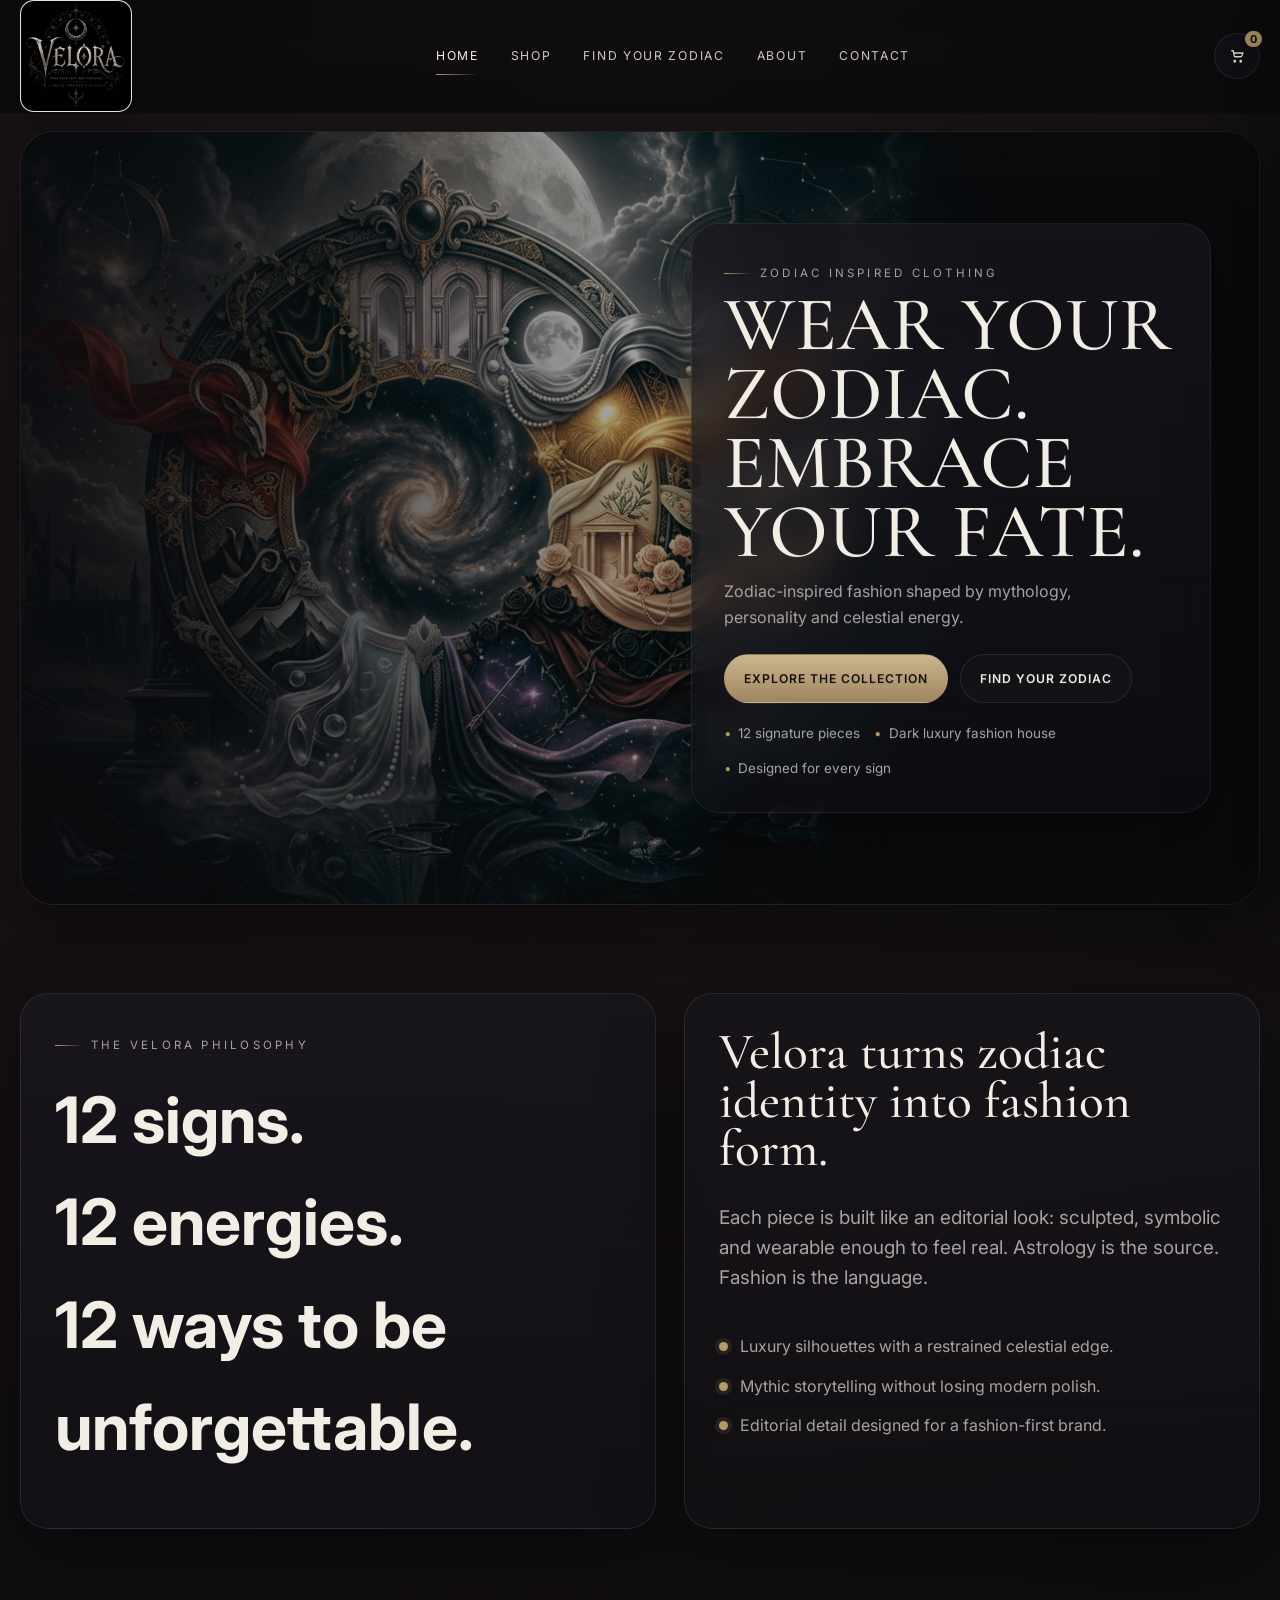
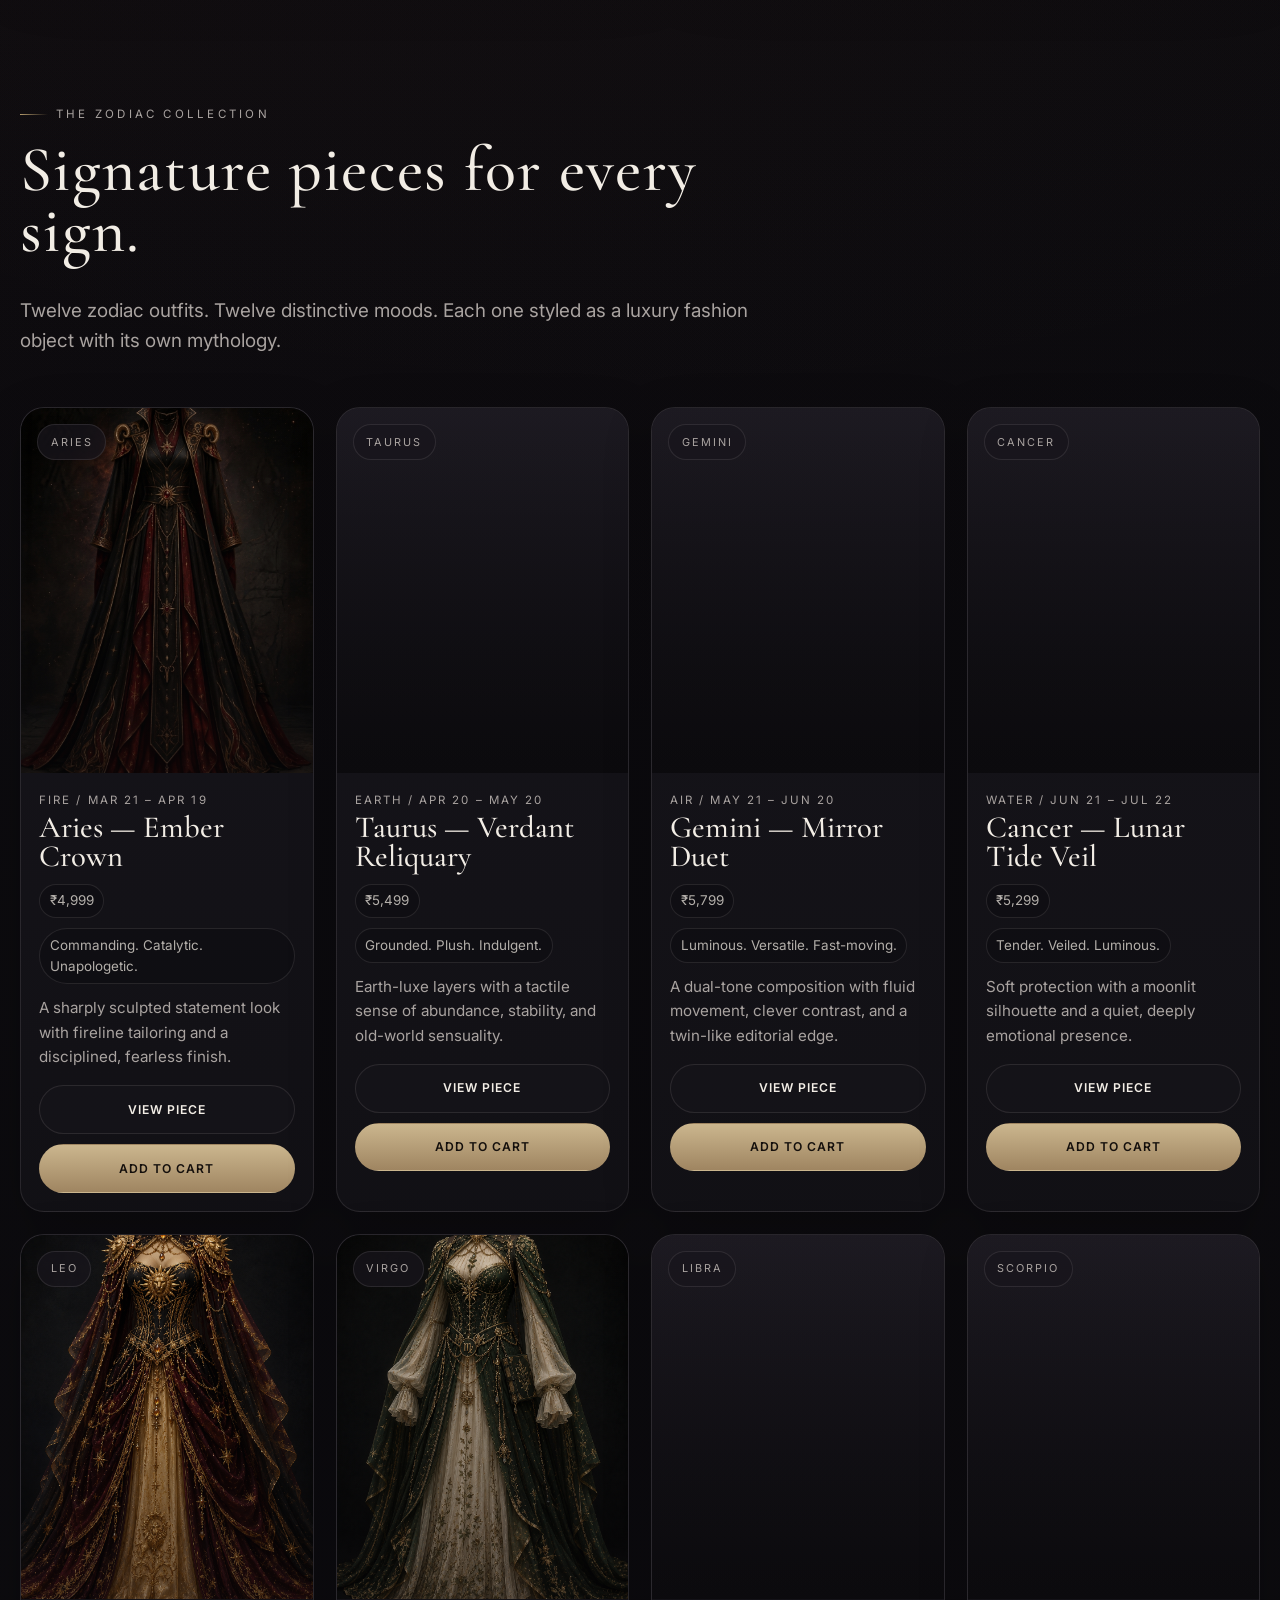
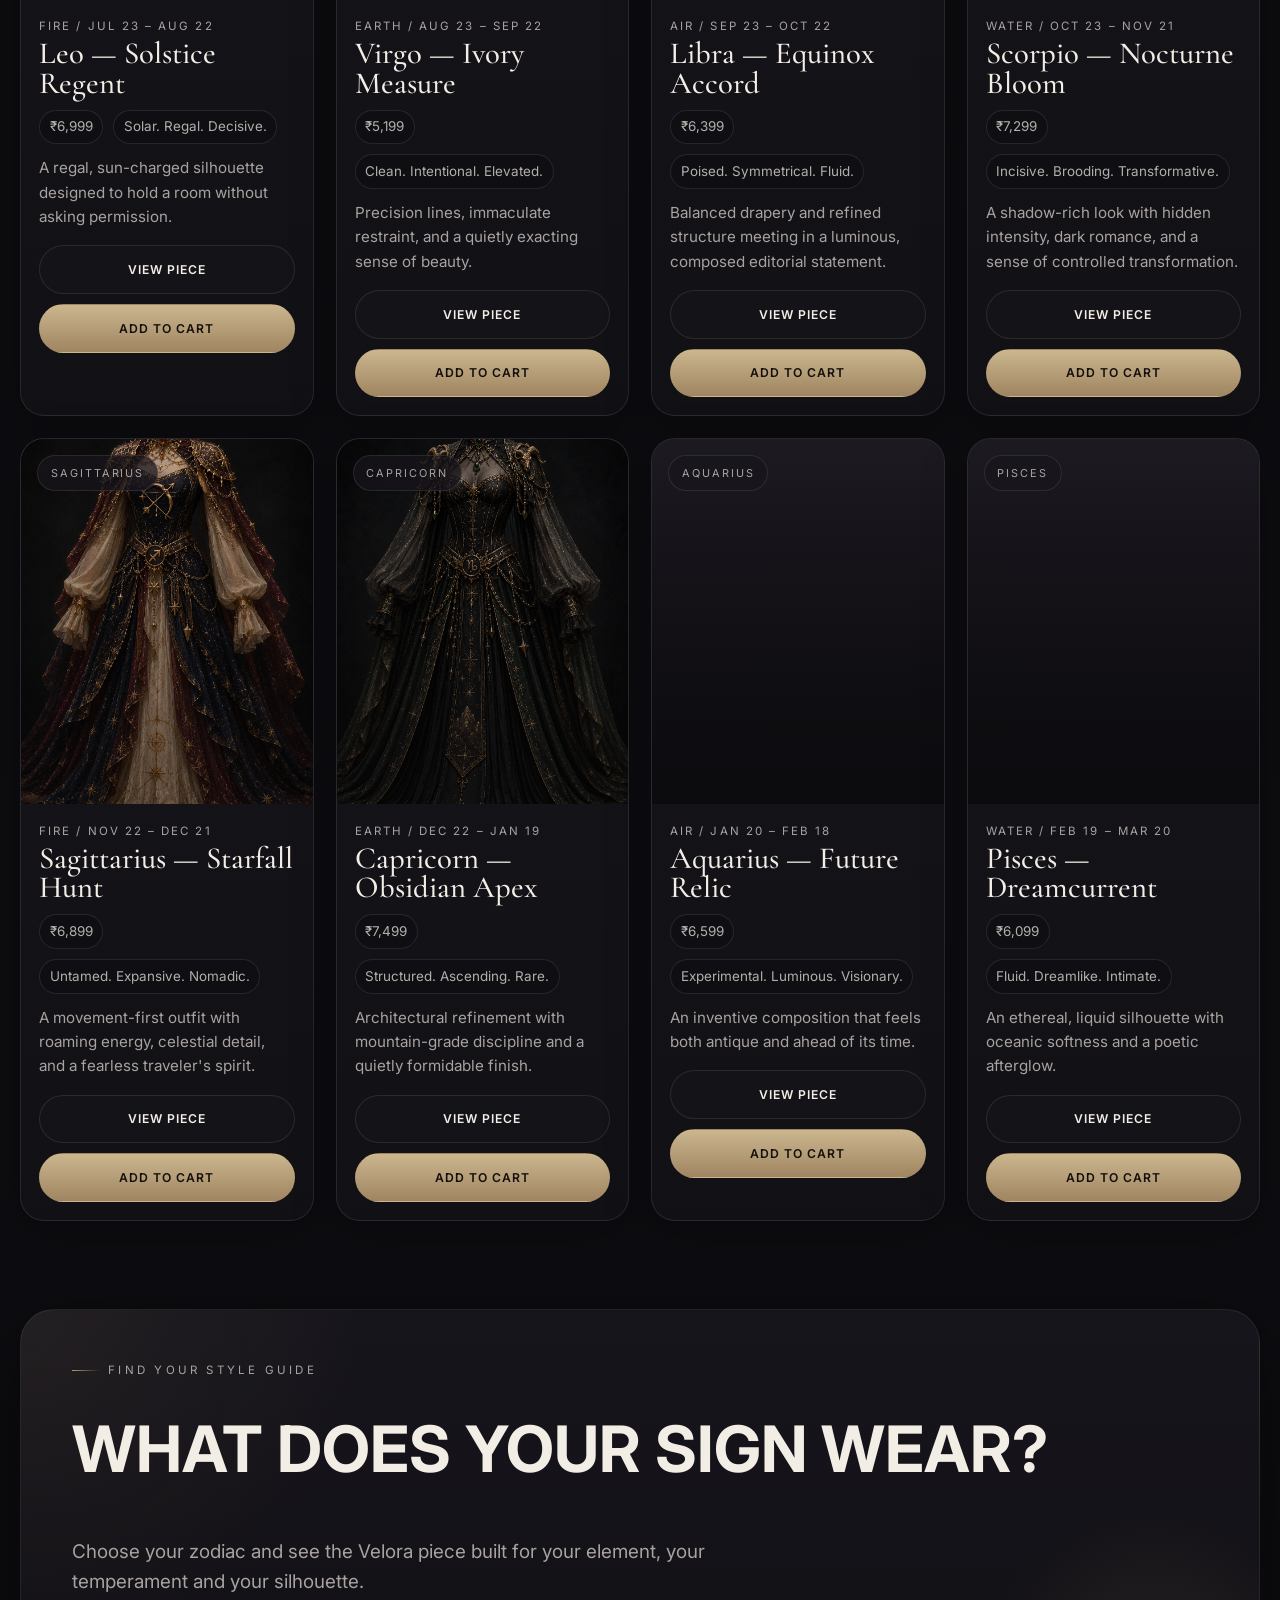
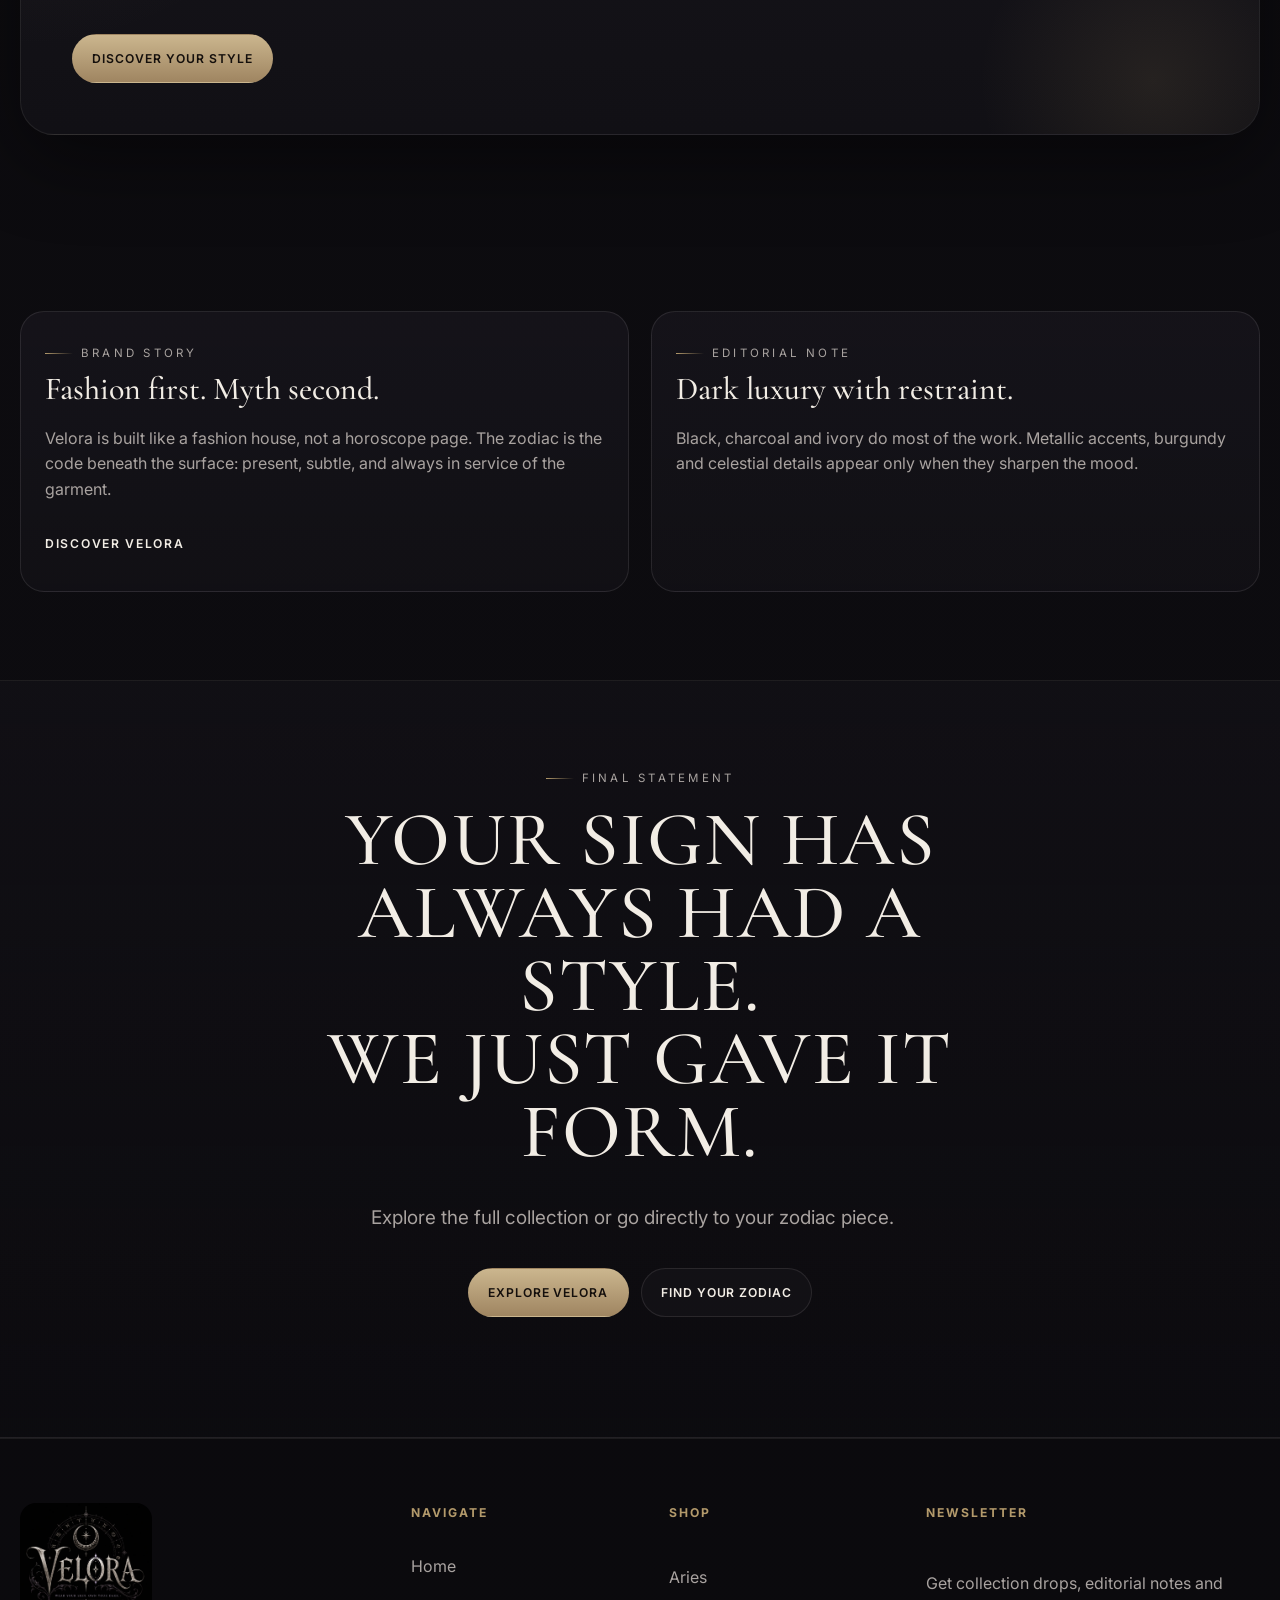
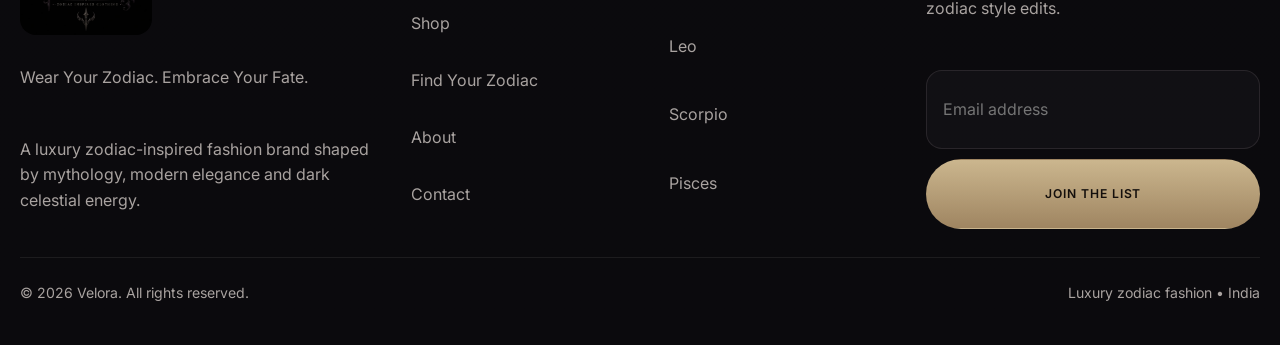
==== index.html @ dbf92df4 "Fix homepage product reveal gap and apply SEO technical updates Co-authored-by: Copilot <223556219+C" ====
<!doctype html>
<html lang="en">
<head>
  <meta charset="utf-8">
  <meta name="viewport" content="width=device-width, initial-scale=1">
  <title>Velora | Zodiac Inspired Fashion & Luxury Zodiac Outfits</title>
  <meta name="description" content="Velora creates luxury zodiac-inspired fashion and celestial outfits shaped by mythology, modern elegance, and dark celestial energy.">
  <meta name="robots" content="index, follow">
  <link rel="canonical" href="https://veloraaaaaa.netlify.app/">
  <meta property="og:type" content="website">
  <meta property="og:site_name" content="Velora">
  <meta property="og:title" content="Velora | Zodiac Inspired Fashion & Luxury Zodiac Outfits">
  <meta property="og:description" content="Velora creates luxury zodiac-inspired fashion and celestial outfits shaped by mythology, modern elegance, and dark celestial energy.">
  <meta property="og:url" content="https://veloraaaaaa.netlify.app/">
  <meta property="og:image" content="https://veloraaaaaa.netlify.app/assets/hero/velora-hero.jpg">
  <meta name="twitter:card" content="summary_large_image">
  <meta name="twitter:title" content="Velora | Zodiac Inspired Fashion & Luxury Zodiac Outfits">
  <meta name="twitter:description" content="Velora creates luxury zodiac-inspired fashion and celestial outfits shaped by mythology, modern elegance, and dark celestial energy.">
  <meta name="twitter:image" content="https://veloraaaaaa.netlify.app/assets/hero/velora-hero.jpg">
  <meta name="theme-color" content="#0b0a0d">
  <link rel="icon" href="assets/logo/velora-logo.jpeg" type="image/jpeg">
  <link rel="apple-touch-icon" href="assets/logo/velora-logo.jpeg">
  <link rel="preconnect" href="https://fonts.googleapis.com">
  <link rel="preconnect" href="https://fonts.gstatic.com" crossorigin>
  <link href="https://fonts.googleapis.com/css2?family=Cormorant+Garamond:wght@400;500;600&family=Inter:wght@400;500;600;700&display=swap" rel="stylesheet">
  <link rel="stylesheet" href="css/style.css">
  <script type="application/ld+json">
  {
    "@context": "https://schema.org",
    "@type": "Organization",
    "name": "Velora",
    "url": "https://veloraaaaaa.netlify.app/",
    "logo": "https://veloraaaaaa.netlify.app/assets/logo/velora-logo.jpeg",
    "description": "A luxury zodiac-inspired fashion brand shaped by mythology, modern elegance and dark celestial energy.",
    "sameAs": [
      "https://www.instagram.com/velora.aaaaa",
      "https://www.facebook.com/share/1D9xMuSc6B/",
      "https://youtube.com/@velora-ss",
      "https://www.threads.com/@velora.aaaaa"
    ]
  }
  </script>
  <script type="application/ld+json">
  {
    "@context": "https://schema.org",
    "@type": "WebSite",
    "name": "Velora",
    "url": "https://veloraaaaaa.netlify.app/",
    "description": "A luxury zodiac-inspired fashion brand shaped by mythology, modern elegance and dark celestial energy."
  }
  </script>
  <script id="velora-product-schema" type="application/ld+json"></script>
</head>
<body data-page="home">
  <header class="site-header" data-header>
    <div class="container nav-bar">
      <a class="brand" href="index.html" aria-label="VELORA home">
        <img src="assets/logo/velora-logo.jpeg" alt="Velora zodiac inspired fashion logo" width="320" height="320">
      </a>
      <nav class="nav" aria-label="Primary">
        <a data-nav-link="home" href="index.html">Home</a>
        <a data-nav-link="shop" href="shop.html">Shop</a>
        <a data-nav-link="find" href="find-your-zodiac.html">Find Your Zodiac</a>
        <a data-nav-link="about" href="about.html">About</a>
        <a data-nav-link="contact" href="contact.html">Contact</a>
      </nav>
      <div class="header-actions">
        <button class="icon-btn menu-toggle" data-menu-toggle aria-label="Open menu" aria-expanded="false">
          <svg viewBox="0 0 24 24" fill="none" stroke="currentColor" stroke-width="1.6" stroke-linecap="round">
            <path d="M4 7h16M4 12h16M4 17h16"/>
          </svg>
        </button>
        <button class="icon-btn cart-btn" type="button" aria-label="View cart" data-cart-open>
          <svg viewBox="0 0 24 24" fill="none" stroke="currentColor" stroke-width="1.7" stroke-linecap="round" stroke-linejoin="round">
            <path d="M5 5h2l1.4 7.2a1 1 0 0 0 1 .8h7.8a1 1 0 0 0 1-.8L20 8H8.2"/>
            <path d="M9 20a1 1 0 1 0 0-2 1 1 0 0 0 0 2zm8 0a1 1 0 1 0 0-2 1 1 0 0 0 0 2z"/>
          </svg>
          <span class="cart-count" data-cart-count>0</span>
        </button>
      </div>
    </div>
    <nav class="mobile-nav" data-mobile-nav aria-label="Mobile">
      <div class="container">
        <a data-nav-link="home" href="index.html">Home</a>
        <a data-nav-link="shop" href="shop.html">Shop</a>
        <a data-nav-link="find" href="find-your-zodiac.html">Find Your Zodiac</a>
        <a data-nav-link="about" href="about.html">About</a>
        <a data-nav-link="contact" href="contact.html">Contact</a>
      </div>
    </nav>
  </header>

  <main>
    <section class="hero">
      <div class="container hero-shell reveal">
        <div class="hero-media">
          <img src="assets/hero/velora-hero.jpg" alt="Velora hero campaign artwork with zodiac-inspired couture and celestial architecture">
        </div>
        <div class="hero-copy">
          <span class="eyebrow">Zodiac inspired clothing</span>
          <h1>WEAR YOUR ZODIAC.<br>EMBRACE YOUR FATE.</h1>
          <p>Zodiac-inspired fashion shaped by mythology, personality and celestial energy.</p>
          <div class="hero-actions">
            <a class="btn btn--primary" href="shop.html">Explore the Collection</a>
            <a class="btn btn--ghost" href="find-your-zodiac.html">Find Your Zodiac</a>
          </div>
          <div class="hero-meta" aria-label="Brand highlights">
            <span>12 signature pieces</span>
            <span>Dark luxury fashion house</span>
            <span>Designed for every sign</span>
          </div>
        </div>
      </div>
    </section>

    <section class="section">
      <div class="container split">
        <div class="panel reveal">
          <span class="eyebrow">The Velora philosophy</span>
          <h2 class="display-lg" style="margin:14px 0 16px;">12 signs.<br>12 energies.<br>12 ways to be unforgettable.</h2>
        </div>
        <div class="panel panel--soft reveal">
          <div class="feature-stat">
            <strong>Velora turns zodiac identity into fashion form.</strong>
            <p class="lead">Each piece is built like an editorial look: sculpted, symbolic and wearable enough to feel real. Astrology is the source. Fashion is the language.</p>
          </div>
          <ul class="feature-list">
            <li>Luxury silhouettes with a restrained celestial edge.</li>
            <li>Mythic storytelling without losing modern polish.</li>
            <li>Editorial detail designed for a fashion-first brand.</li>
          </ul>
        </div>
      </div>
    </section>

    <section class="section">
      <div class="container">
        <div class="section-head reveal">
          <span class="eyebrow">The zodiac collection</span>
          <h2>Signature pieces for every sign.</h2>
          <p class="lead">Twelve zodiac outfits. Twelve distinctive moods. Each one styled as a luxury fashion object with its own mythology.</p>
        </div>
        <div class="product-grid" data-product-grid="home"></div>
      </div>
    </section>

    <section class="section alt-section">
      <div class="container teaser reveal">
        <div class="teaser-inner">
          <span class="eyebrow">Find your style guide</span>
          <h2 class="display-lg">WHAT DOES YOUR SIGN WEAR?</h2>
          <p class="lead">Choose your zodiac and see the Velora piece built for your element, your temperament and your silhouette.</p>
          <div>
            <a class="btn btn--primary" href="find-your-zodiac.html">Discover Your Style</a>
          </div>
        </div>
      </div>
    </section>

    <section class="section">
      <div class="container story-grid">
        <article class="story-card reveal">
          <span class="eyebrow">Brand story</span>
          <h3>Fashion first. Myth second.</h3>
          <p>Velora is built like a fashion house, not a horoscope page. The zodiac is the code beneath the surface: present, subtle, and always in service of the garment.</p>
          <div style="margin-top:18px;">
            <a class="btn btn--text" href="about.html"><span>Discover Velora</span></a>
          </div>
        </article>
        <article class="story-card reveal">
          <span class="eyebrow">Editorial note</span>
          <h3>Dark luxury with restraint.</h3>
          <p>Black, charcoal and ivory do most of the work. Metallic accents, burgundy and celestial details appear only when they sharpen the mood.</p>
        </article>
      </div>
    </section>

    <section class="section final-cta">
      <div class="container section-head reveal">
        <span class="eyebrow">Final statement</span>
        <h2>YOUR SIGN HAS ALWAYS HAD A STYLE.<br>WE JUST GAVE IT FORM.</h2>
        <p class="lead">Explore the full collection or go directly to your zodiac piece.</p>
        <div class="hero-actions" style="justify-content:center;">
          <a class="btn btn--primary" href="shop.html">Explore Velora</a>
          <a class="btn btn--ghost" href="find-your-zodiac.html">Find Your Zodiac</a>
        </div>
      </div>
    </section>
  </main>

  <footer class="site-footer">
    <div class="container footer-grid">
      <div class="footer-brand">
        <a href="index.html" aria-label="VELORA home">
          <img src="assets/logo/velora-logo.jpeg" alt="Velora zodiac inspired fashion logo">
        </a>
        <p class="muted">Wear Your Zodiac. Embrace Your Fate.</p>
        <p class="muted">A luxury zodiac-inspired fashion brand shaped by mythology, modern elegance and dark celestial energy.</p>
      </div>
      <div class="footer-links">
        <h3>Navigate</h3>
        <a href="index.html">Home</a>
        <a href="shop.html">Shop</a>
        <a href="find-your-zodiac.html">Find Your Zodiac</a>
        <a href="about.html">About</a>
        <a href="contact.html">Contact</a>
      </div>
      <div class="footer-links">
        <h3>Shop</h3>
        <a href="shop.html#product-aries">Aries</a>
        <a href="shop.html#product-leo">Leo</a>
        <a href="shop.html#product-scorpio">Scorpio</a>
        <a href="shop.html#product-pisces">Pisces</a>
      </div>
      <div class="newsletter">
        <h3 style="margin:0; text-transform:uppercase; letter-spacing:0.16em; font-size:0.76rem; color:var(--accent-2);">Newsletter</h3>
        <p class="muted">Get collection drops, editorial notes and zodiac style edits.</p>
        <input type="email" placeholder="Email address" aria-label="Email address">
        <a class="btn btn--primary" href="contact.html">Join the List</a>
      </div>
    </div>
    <div class="container footer-bottom">
      <span>© <span data-current-year>2026</span> Velora. All rights reserved.</span>
      <span>Luxury zodiac fashion • India</span>
    </div>
  </footer>

  <div class="drawer-backdrop" data-drawer-backdrop></div>
  <aside class="cart-drawer" data-cart-drawer aria-label="Shopping cart" aria-hidden="true">
    <div class="cart-drawer__header">
      <div class="subtotal">
        <strong>Cart</strong>
        <button class="btn btn--text" type="button" data-cart-close><span>Close</span></button>
      </div>
      <p class="muted">Your selection stays saved in this browser.</p>
    </div>
    <div class="cart-items" data-cart-items></div>
    <div class="empty-state" data-cart-empty hidden>Your cart is empty for now.</div>
    <div class="cart-drawer__footer">
      <div class="subtotal">
        <span>Subtotal</span>
        <strong data-cart-subtotal>₹0</strong>
      </div>
      <p class="muted" style="margin:0;">Checkout is intentionally omitted for this frontend-only build.</p>
    </div>
  </aside>

  <script src="js/products.js"></script>
  <script src="js/cart.js"></script>
  <script src="js/zodiac.js"></script>
  <script src="js/main.js"></script>
</body>
</html>
---- css/style.css ----
:root {
  --bg: #0b0a0d;
  --bg-alt: #121116;
  --surface: #18161d;
  --surface-2: #201d25;
  --text: #f2ede5;
  --muted: #a9a3a0;
  --border: rgba(242, 237, 229, 0.1);
  --accent: #8b6a5c;
  --accent-2: #b39a6b;
  --burgundy: #4a2028;
  --shadow: 0 24px 80px rgba(0, 0, 0, 0.45);
  --radius-xl: 28px;
  --radius-lg: 20px;
  --radius-md: 14px;
  --container: 1240px;
  --ease: cubic-bezier(0.2, 0.75, 0.2, 1);
}

* {
  box-sizing: border-box;
}

html {
  scroll-behavior: smooth;
}

body {
  margin: 0;
  color: var(--text);
  background:
    radial-gradient(circle at top, rgba(179, 154, 107, 0.08), transparent 30%),
    radial-gradient(circle at 20% 10%, rgba(74, 32, 40, 0.1), transparent 28%),
    linear-gradient(180deg, #0b0a0d 0%, #0d0c10 100%);
  font-family: "Inter", system-ui, -apple-system, BlinkMacSystemFont, "Segoe UI", sans-serif;
  line-height: 1.6;
  min-height: 100vh;
  overflow-x: hidden;
}

body::before {
  content: "";
  position: fixed;
  inset: 0;
  pointer-events: none;
  background-image:
    linear-gradient(rgba(255,255,255,0.02) 1px, transparent 1px),
    linear-gradient(90deg, rgba(255,255,255,0.02) 1px, transparent 1px);
  background-size: 96px 96px;
  mask-image: linear-gradient(180deg, rgba(0,0,0,0.7), transparent 85%);
  opacity: 0.18;
  z-index: 0;
}

img {
  display: block;
  max-width: 100%;
}

a {
  color: inherit;
  text-decoration: none;
}

button,
input,
textarea {
  font: inherit;
}

button {
  border: 0;
  background: none;
  color: inherit;
}

:focus-visible {
  outline: 2px solid var(--accent-2);
  outline-offset: 3px;
}

.sr-only {
  position: absolute;
  width: 1px;
  height: 1px;
  padding: 0;
  margin: -1px;
  overflow: hidden;
  clip: rect(0, 0, 0, 0);
  white-space: nowrap;
  border: 0;
}

.container {
  width: min(100% - 32px, var(--container));
  margin: 0 auto;
}

.eyebrow {
  display: inline-flex;
  gap: 0.5rem;
  align-items: center;
  text-transform: uppercase;
  letter-spacing: 0.28em;
  font-size: 0.72rem;
  color: var(--muted);
}

.eyebrow::before {
  content: "";
  width: 28px;
  height: 1px;
  background: linear-gradient(90deg, var(--accent-2), transparent);
}

.section {
  position: relative;
  z-index: 1;
  padding: 88px 0;
}

.section--tight {
  padding: 64px 0;
}

.section-head {
  display: grid;
  gap: 16px;
  margin-bottom: 32px;
  max-width: 760px;
}

.section-head h2,
.section-head h1,
.display {
  margin: 0;
  font-family: "Cormorant Garamond", Georgia, serif;
  font-weight: 500;
  letter-spacing: 0.02em;
  line-height: 0.95;
}

.section-head h1,
.display-xl {
  font-size: clamp(3rem, 8vw, 6.6rem);
}

.section-head h2,
.display-lg {
  font-size: clamp(2.2rem, 5vw, 4.4rem);
}

.lead {
  font-size: clamp(1.02rem, 1.5vw, 1.18rem);
  color: var(--muted);
  max-width: 62ch;
}

.muted {
  color: var(--muted);
}

.chip {
  display: inline-flex;
  align-items: center;
  gap: 0.4rem;
  min-height: 36px;
  padding: 0.4rem 0.8rem;
  border: 1px solid var(--border);
  border-radius: 999px;
  text-transform: uppercase;
  letter-spacing: 0.18em;
  font-size: 0.68rem;
  color: var(--muted);
  background: rgba(24, 22, 29, 0.72);
}

.btn {
  display: inline-flex;
  align-items: center;
  justify-content: center;
  gap: 0.55rem;
  min-height: 48px;
  padding: 0.85rem 1.2rem;
  border-radius: 999px;
  border: 1px solid transparent;
  font-weight: 600;
  letter-spacing: 0.08em;
  text-transform: uppercase;
  font-size: 0.76rem;
  transition: transform 180ms var(--ease), background 180ms var(--ease), border-color 180ms var(--ease), color 180ms var(--ease);
}

.btn:hover {
  transform: translateY(-1px);
}

.btn--primary {
  background: linear-gradient(180deg, #cbb68e 0%, #9f8561 100%);
  color: #140f0c;
}

.btn--primary:hover {
  background: linear-gradient(180deg, #d9c49c 0%, #ad9470 100%);
}

.btn--ghost {
  border-color: var(--border);
  background: rgba(24, 22, 29, 0.55);
}

.btn--ghost:hover {
  border-color: rgba(179, 154, 107, 0.45);
  background: rgba(24, 22, 29, 0.9);
}

.btn--text {
  padding-inline: 0;
  min-height: auto;
  border: 0;
  border-radius: 0;
  letter-spacing: 0.14em;
  text-transform: uppercase;
  color: var(--text);
}

.btn--text span {
  position: relative;
}

.btn--text span::after {
  content: "";
  position: absolute;
  left: 0;
  right: 100%;
  bottom: -0.2rem;
  height: 1px;
  background: currentColor;
  transition: right 220ms var(--ease);
}

.btn--text:hover span::after {
  right: 0;
}

.site-header {
  position: sticky;
  top: 0;
  z-index: 40;
  backdrop-filter: blur(18px);
  background: rgba(11, 10, 13, 0.76);
  border-bottom: 1px solid transparent;
  transition: border-color 220ms var(--ease), background 220ms var(--ease);
}

.site-header.is-scrolled {
  background: rgba(11, 10, 13, 0.92);
  border-color: rgba(242, 237, 229, 0.08);
}

.nav-bar {
  display: flex;
  align-items: center;
  justify-content: space-between;
  gap: 20px;
  min-height: 84px;
}

.brand {
  display: inline-flex;
  align-items: center;
  gap: 14px;
  position: relative;
  z-index: 1;
}

.brand img {
  width: 112px;
  height: auto;
  object-fit: contain;
  border-radius: 14px;
  border: 1px solid rgba(242, 237, 229, 0.12);
  background: rgba(242, 237, 229, 0.95);
  box-shadow: 0 10px 30px rgba(0, 0, 0, 0.25);
}

.nav {
  display: flex;
  align-items: center;
  gap: 2rem;
}

.nav a {
  position: relative;
  text-transform: uppercase;
  letter-spacing: 0.14em;
  font-size: 0.76rem;
  color: rgba(242, 237, 229, 0.84);
}

.nav a::after {
  content: "";
  position: absolute;
  left: 0;
  right: 100%;
  bottom: -0.55rem;
  height: 1px;
  background: linear-gradient(90deg, var(--accent-2), transparent);
  transition: right 220ms var(--ease);
}

.nav a:hover::after,
.nav a[aria-current="page"]::after {
  right: 0;
}

.nav a[aria-current="page"] {
  color: var(--text);
}

.header-actions {
  display: flex;
  align-items: center;
  gap: 10px;
}

.icon-btn {
  display: inline-grid;
  place-items: center;
  width: 46px;
  height: 46px;
  border: 1px solid var(--border);
  border-radius: 999px;
  background: rgba(24, 22, 29, 0.56);
  transition: transform 180ms var(--ease), border-color 180ms var(--ease), background 180ms var(--ease);
}

.icon-btn:hover {
  transform: translateY(-1px);
  border-color: rgba(179, 154, 107, 0.45);
  background: rgba(32, 29, 37, 0.92);
}

.icon-btn svg {
  width: 18px;
  height: 18px;
}

.cart-btn {
  position: relative;
}

.cart-count {
  position: absolute;
  top: -4px;
  right: -4px;
  min-width: 18px;
  height: 18px;
  border-radius: 999px;
  padding: 0 5px;
  display: grid;
  place-items: center;
  background: var(--accent-2);
  color: #120f0d;
  font-size: 0.68rem;
  font-weight: 700;
  border: 1px solid rgba(11, 10, 13, 0.9);
  transform: scale(1);
  transition: transform 180ms var(--ease);
}

.cart-count.is-pulse {
  transform: scale(1.12);
}

.menu-toggle {
  display: none;
}

.mobile-nav {
  display: none;
}

.hero {
  position: relative;
  z-index: 1;
  padding: 18px 0 0;
}

.hero-shell {
  position: relative;
  min-height: min(86vh, 920px);
  border-radius: 34px;
  overflow: hidden;
  border: 1px solid rgba(242, 237, 229, 0.08);
  background: linear-gradient(135deg, rgba(18,17,22,0.4), rgba(11,10,13,0.95));
  box-shadow: var(--shadow);
}

.hero-media {
  position: absolute;
  inset: 0;
}

.hero-media img {
  width: 100%;
  height: 100%;
  object-fit: cover;
  object-position: center center;
  filter: contrast(1.03) saturate(0.96);
}

.hero-media::after {
  content: "";
  position: absolute;
  inset: 0;
  background:
    linear-gradient(90deg, rgba(11,10,13,0.84) 0%, rgba(11,10,13,0.54) 26%, rgba(11,10,13,0.08) 52%, rgba(11,10,13,0.82) 82%, rgba(11,10,13,0.92) 100%),
    linear-gradient(180deg, rgba(11,10,13,0.18), rgba(11,10,13,0.38));
}

.hero-copy {
  position: absolute;
  top: 50%;
  right: 48px;
  transform: translateY(-50%);
  width: min(520px, calc(100% - 48px));
  padding: clamp(22px, 3vw, 32px);
  border: 1px solid rgba(242, 237, 229, 0.08);
  border-radius: 28px;
  background: linear-gradient(180deg, rgba(24, 22, 29, 0.76), rgba(18, 17, 22, 0.5));
  backdrop-filter: blur(16px);
  box-shadow: 0 20px 60px rgba(0, 0, 0, 0.35);
}

.hero-copy h1 {
  margin: 0.45rem 0 0.8rem;
  font-size: clamp(3rem, 6vw, 6.2rem);
  line-height: 0.9;
  font-family: "Cormorant Garamond", Georgia, serif;
  font-weight: 500;
}

.hero-copy p {
  margin: 0 0 24px;
  color: var(--muted);
  max-width: 38ch;
}

.hero-actions {
  display: flex;
  flex-wrap: wrap;
  gap: 12px;
}

.hero-meta {
  display: flex;
  gap: 14px;
  flex-wrap: wrap;
  margin-top: 20px;
  color: rgba(242, 237, 229, 0.68);
  font-size: 0.84rem;
}

.hero-meta span {
  display: inline-flex;
  align-items: center;
  gap: 0.4rem;
}

.hero-meta span::before {
  content: "•";
  color: var(--accent-2);
}

.split {
  display: grid;
  grid-template-columns: 1.05fr 0.95fr;
  gap: 28px;
}

.panel {
  padding: clamp(22px, 3vw, 34px);
  border: 1px solid var(--border);
  border-radius: var(--radius-xl);
  background: linear-gradient(180deg, rgba(24, 22, 29, 0.9), rgba(18, 17, 22, 0.82));
  box-shadow: var(--shadow);
}

.panel--soft {
  background: linear-gradient(180deg, rgba(24, 22, 29, 0.66), rgba(18, 17, 22, 0.46));
}

.feature-stat {
  display: grid;
  gap: 10px;
  align-content: start;
}

.feature-stat strong {
  font-family: "Cormorant Garamond", Georgia, serif;
  font-size: clamp(2rem, 4vw, 4rem);
  line-height: 0.95;
  font-weight: 500;
}

.feature-list {
  display: grid;
  gap: 14px;
  margin: 22px 0 0;
  padding: 0;
  list-style: none;
}

.feature-list li {
  display: flex;
  gap: 12px;
  align-items: flex-start;
  color: var(--muted);
}

.feature-list li::before {
  content: "";
  width: 9px;
  height: 9px;
  margin-top: 0.5rem;
  border-radius: 999px;
  background: var(--accent-2);
  box-shadow: 0 0 0 4px rgba(179, 154, 107, 0.12);
  flex: none;
}

.product-grid {
  display: grid;
  grid-template-columns: repeat(4, minmax(0, 1fr));
  gap: 22px;
}

.product-card {
  display: flex;
  flex-direction: column;
  overflow: hidden;
  border-radius: 24px;
  border: 1px solid var(--border);
  background: linear-gradient(180deg, rgba(24,22,29,0.88), rgba(18,17,22,0.9));
  box-shadow: 0 14px 48px rgba(0,0,0,0.22);
  min-height: 100%;
  transition: transform 220ms var(--ease), border-color 220ms var(--ease), box-shadow 220ms var(--ease);
}

.product-card:hover {
  transform: translateY(-4px);
  border-color: rgba(179, 154, 107, 0.35);
  box-shadow: 0 18px 60px rgba(0,0,0,0.3);
}

.product-media {
  position: relative;
  aspect-ratio: 4 / 5;
  overflow: hidden;
  background: linear-gradient(180deg, rgba(32,29,37,0.75), rgba(11,10,13,0.95));
}

.product-media img {
  width: 100%;
  height: 100%;
  object-fit: cover;
  object-position: center center;
  transition: transform 420ms var(--ease);
}

.product-card:hover .product-media img {
  transform: scale(1.03);
}

.product-media::after {
  content: "";
  position: absolute;
  inset: 0;
  background: linear-gradient(180deg, rgba(11,10,13,0.04), rgba(11,10,13,0.4));
  pointer-events: none;
}

.product-badge {
  position: absolute;
  left: 16px;
  top: 16px;
  z-index: 1;
}

.product-body {
  display: grid;
  gap: 12px;
  padding: 18px;
}

.product-title {
  display: grid;
  gap: 4px;
}

.product-title h3,
.zodiac-detail h3 {
  margin: 0;
  font-family: "Cormorant Garamond", Georgia, serif;
  font-size: clamp(1.7rem, 2.4vw, 2.2rem);
  line-height: 0.95;
  font-weight: 500;
}

.product-title p {
  margin: 0;
  color: var(--muted);
  text-transform: uppercase;
  letter-spacing: 0.18em;
  font-size: 0.72rem;
}

.product-meta {
  display: flex;
  flex-wrap: wrap;
  gap: 10px;
  color: rgba(242, 237, 229, 0.72);
  font-size: 0.84rem;
}

.product-meta span {
  padding: 0.35rem 0.6rem;
  border-radius: 999px;
  border: 1px solid var(--border);
  background: rgba(11, 10, 13, 0.3);
}

.product-description {
  margin: 0;
  color: var(--muted);
  font-size: 0.95rem;
}

.product-actions {
  display: flex;
  flex-wrap: wrap;
  gap: 10px;
  margin-top: 4px;
}

.product-actions .btn {
  flex: 1 1 140px;
}

.alt-section {
  padding: 0 0 88px;
}

.teaser {
  position: relative;
  overflow: hidden;
  border-radius: 34px;
  border: 1px solid rgba(242, 237, 229, 0.08);
  background:
    radial-gradient(circle at top left, rgba(179,154,107,0.08), transparent 26%),
    linear-gradient(180deg, rgba(24, 22, 29, 0.96), rgba(18, 17, 22, 0.94));
  box-shadow: var(--shadow);
}

.teaser::after {
  content: "";
  position: absolute;
  inset: auto -6% -30% auto;
  width: 360px;
  height: 360px;
  border-radius: 50%;
  background: radial-gradient(circle, rgba(179, 154, 107, 0.12), transparent 68%);
  pointer-events: none;
}

.teaser-inner {
  display: grid;
  gap: 18px;
  padding: clamp(28px, 4vw, 54px);
}

.teaser h2 {
  margin: 0;
  font-size: clamp(2.3rem, 5vw, 5rem);
}

.final-cta {
  text-align: center;
  border-top: 1px solid rgba(242, 237, 229, 0.08);
  border-bottom: 1px solid rgba(242, 237, 229, 0.08);
  background: linear-gradient(180deg, rgba(24,22,29,0.4), rgba(11,10,13,0.16));
}

.final-cta .section-head {
  margin-inline: auto;
  text-align: center;
}

.final-cta .section-head .eyebrow {
  justify-content: center;
}

.final-cta .section-head h2 {
  font-size: clamp(2.6rem, 6vw, 5.5rem);
}

.page-hero {
  padding: 72px 0 24px;
}

.page-hero h1 {
  margin: 0;
}

.page-hero .lead {
  margin: 0;
}

.rich-copy {
  display: grid;
  gap: 16px;
  color: var(--muted);
}

.story-grid {
  display: grid;
  grid-template-columns: repeat(2, minmax(0, 1fr));
  gap: 22px;
}

.story-card {
  padding: 24px;
  border-radius: 24px;
  border: 1px solid var(--border);
  background: linear-gradient(180deg, rgba(24,22,29,0.76), rgba(18,17,22,0.84));
}

.story-card h3 {
  margin: 0 0 12px;
  font-family: "Cormorant Garamond", Georgia, serif;
  font-weight: 500;
  font-size: 2rem;
}

.story-card p {
  margin: 0;
  color: var(--muted);
}

.contact-layout {
  display: grid;
  grid-template-columns: 0.95fr 1.05fr;
  gap: 24px;
}

.contact-card,
.contact-form {
  padding: clamp(24px, 3vw, 36px);
  border-radius: 28px;
  border: 1px solid var(--border);
  background: linear-gradient(180deg, rgba(24,22,29,0.92), rgba(18,17,22,0.84));
}

.contact-list {
  display: grid;
  gap: 14px;
  margin: 20px 0 0;
  padding: 0;
  list-style: none;
}

.contact-list li {
  display: grid;
  gap: 4px;
  padding: 14px 0;
  border-top: 1px solid rgba(242,237,229,0.08);
}

.contact-list strong {
  text-transform: uppercase;
  letter-spacing: 0.16em;
  font-size: 0.72rem;
  color: var(--accent-2);
}

.form-grid {
  display: grid;
  gap: 14px;
}

.field {
  display: grid;
  gap: 8px;
}

.field label {
  text-transform: uppercase;
  letter-spacing: 0.16em;
  font-size: 0.7rem;
  color: var(--muted);
}

.field input,
.field textarea {
  width: 100%;
  min-height: 48px;
  padding: 0.9rem 1rem;
  border-radius: 16px;
  border: 1px solid rgba(242,237,229,0.1);
  background: rgba(11,10,13,0.28);
  color: var(--text);
}

.field textarea {
  min-height: 160px;
  resize: vertical;
}

.field input::placeholder,
.field textarea::placeholder {
  color: rgba(169, 163, 160, 0.75);
}

.form-note {
  font-size: 0.9rem;
  color: var(--muted);
}

.form-message {
  display: none;
  padding: 14px 16px;
  border-radius: 16px;
  border: 1px solid rgba(179, 154, 107, 0.28);
  background: rgba(179, 154, 107, 0.08);
  color: var(--text);
}

.form-message.is-visible {
  display: block;
}

.zodiac-shell {
  display: grid;
  grid-template-columns: 0.88fr 1.12fr;
  gap: 24px;
  align-items: start;
}

.zodiac-selector {
  display: grid;
  gap: 10px;
  grid-template-columns: repeat(2, minmax(0, 1fr));
}

.zodiac-btn {
  padding: 1rem 0.95rem;
  border: 1px solid var(--border);
  border-radius: 18px;
  background: rgba(24,22,29,0.74);
  text-align: left;
  transition: transform 180ms var(--ease), border-color 180ms var(--ease), background 180ms var(--ease);
}

.zodiac-btn:hover,
.zodiac-btn.is-active {
  transform: translateY(-1px);
  border-color: rgba(179, 154, 107, 0.4);
  background: rgba(32,29,37,0.94);
}

.zodiac-btn strong {
  display: block;
  letter-spacing: 0.18em;
  text-transform: uppercase;
  font-size: 0.75rem;
}

.zodiac-btn span {
  display: block;
  margin-top: 0.4rem;
  color: var(--muted);
  font-size: 0.85rem;
}

.zodiac-detail {
  display: grid;
  gap: 18px;
}

.zodiac-visual {
  overflow: hidden;
  border-radius: 28px;
  border: 1px solid var(--border);
  background: linear-gradient(180deg, rgba(24,22,29,0.94), rgba(18,17,22,0.92));
}

.zodiac-visual img {
  width: 100%;
  aspect-ratio: 16 / 10;
  object-fit: cover;
}

.zodiac-copy {
  display: grid;
  gap: 16px;
}

.zodiac-specs {
  display: grid;
  grid-template-columns: repeat(2, minmax(0,1fr));
  gap: 12px;
}

.spec {
  padding: 14px 16px;
  border: 1px solid rgba(242,237,229,0.08);
  border-radius: 18px;
  background: rgba(11,10,13,0.22);
}

.spec strong {
  display: block;
  margin-bottom: 6px;
  text-transform: uppercase;
  letter-spacing: 0.16em;
  font-size: 0.68rem;
  color: var(--accent-2);
}

.spec span {
  color: var(--text);
}

.drawer-backdrop {
  position: fixed;
  inset: 0;
  background: rgba(11, 10, 13, 0.56);
  opacity: 0;
  pointer-events: none;
  transition: opacity 220ms var(--ease);
  z-index: 55;
}

.drawer-backdrop.is-open {
  opacity: 1;
  pointer-events: auto;
}

.cart-drawer {
  position: fixed;
  top: 0;
  right: 0;
  width: min(100%, 430px);
  height: 100vh;
  display: grid;
  grid-template-rows: auto 1fr auto;
  background: linear-gradient(180deg, rgba(24,22,29,0.98), rgba(11,10,13,0.98));
  border-left: 1px solid rgba(242,237,229,0.08);
  transform: translateX(100%);
  transition: transform 280ms var(--ease);
  z-index: 60;
  box-shadow: -24px 0 80px rgba(0,0,0,0.42);
}

.cart-drawer.is-open {
  transform: translateX(0);
}

.cart-drawer__header,
.cart-drawer__footer {
  padding: 20px;
  border-bottom: 1px solid rgba(242,237,229,0.08);
}

.cart-drawer__footer {
  border-top: 1px solid rgba(242,237,229,0.08);
  border-bottom: 0;
}

.cart-items {
  overflow: auto;
  padding: 12px 20px 20px;
  display: grid;
  gap: 14px;
}

.cart-item {
  display: grid;
  grid-template-columns: 74px 1fr;
  gap: 14px;
  padding: 12px;
  border-radius: 18px;
  border: 1px solid rgba(242,237,229,0.08);
  background: rgba(24,22,29,0.76);
}

.cart-item img {
  width: 74px;
  aspect-ratio: 1 / 1.2;
  border-radius: 12px;
  object-fit: cover;
}

.cart-item h4 {
  margin: 0 0 4px;
  font-size: 0.98rem;
}

.cart-item p {
  margin: 0;
  color: var(--muted);
  font-size: 0.88rem;
}

.cart-item__meta {
  display: flex;
  align-items: center;
  gap: 8px;
  margin-top: 10px;
  flex-wrap: wrap;
}

.qty {
  display: inline-flex;
  align-items: center;
  gap: 10px;
  border: 1px solid rgba(242,237,229,0.08);
  border-radius: 999px;
  padding: 4px 8px;
}

.qty button {
  width: 28px;
  height: 28px;
  border-radius: 999px;
  background: rgba(255,255,255,0.04);
}

.subtotal {
  display: flex;
  align-items: center;
  justify-content: space-between;
  gap: 16px;
  margin-bottom: 14px;
  font-size: 1rem;
}

.empty-state {
  padding: 20px;
  text-align: center;
  color: var(--muted);
}

.site-footer {
  position: relative;
  z-index: 1;
  padding: 64px 0 40px;
  border-top: 1px solid rgba(242,237,229,0.08);
  background: rgba(11,10,13,0.65);
}

.footer-grid {
  display: grid;
  grid-template-columns: 1.1fr 0.7fr 0.7fr 1fr;
  gap: 24px;
}

.footer-brand {
  display: grid;
  gap: 14px;
}

.footer-brand img {
  width: 132px;
  border-radius: 16px;
  background: rgba(242,237,229,0.94);
}

.footer-links {
  display: grid;
  gap: 10px;
}

.footer-links h3 {
  margin: 0;
  text-transform: uppercase;
  letter-spacing: 0.16em;
  font-size: 0.76rem;
  color: var(--accent-2);
}

.footer-links a {
  color: var(--muted);
}

.footer-links a:hover {
  color: var(--text);
}

.newsletter {
  display: grid;
  gap: 10px;
}

.newsletter input {
  min-height: 48px;
  padding: 0.9rem 1rem;
  border-radius: 16px;
  border: 1px solid rgba(242,237,229,0.1);
  background: rgba(24,22,29,0.5);
  color: var(--text);
}

.footer-bottom {
  display: flex;
  justify-content: space-between;
  gap: 18px;
  flex-wrap: wrap;
  padding-top: 24px;
  margin-top: 28px;
  border-top: 1px solid rgba(242,237,229,0.08);
  color: var(--muted);
  font-size: 0.88rem;
}

.reveal {
  opacity: 0;
  transform: translateY(18px);
  transition: opacity 520ms var(--ease), transform 520ms var(--ease);
}

.reveal.is-visible {
  opacity: 1;
  transform: translateY(0);
}

@media (max-width: 1180px) {
  .product-grid {
    grid-template-columns: repeat(3, minmax(0, 1fr));
  }

  .footer-grid {
    grid-template-columns: repeat(2, minmax(0, 1fr));
  }
}

@media (max-width: 980px) {
  .nav {
    display: none;
  }

  .menu-toggle {
    display: inline-grid;
  }

  .mobile-nav {
    display: block;
    position: fixed;
    inset: 84px 0 auto 0;
    max-height: calc(100vh - 84px);
    overflow: auto;
    padding: 18px;
    background: rgba(11,10,13,0.96);
    border-bottom: 1px solid rgba(242,237,229,0.08);
    transform: translateY(-120%);
    transition: transform 260ms var(--ease);
    z-index: 50;
  }

  .mobile-nav.is-open {
    transform: translateY(0);
  }

  .mobile-nav a {
    display: block;
    padding: 14px 0;
    border-bottom: 1px solid rgba(242,237,229,0.06);
    text-transform: uppercase;
    letter-spacing: 0.14em;
    font-size: 0.78rem;
  }

  .hero-copy {
    position: relative;
    top: auto;
    right: auto;
    width: auto;
    transform: none;
    margin: 18px;
  }

  .hero-shell {
    min-height: auto;
    padding-bottom: 18px;
  }

  .hero-media {
    position: relative;
    height: clamp(420px, 66vw, 640px);
  }

  .split,
  .story-grid,
  .contact-layout,
  .zodiac-shell {
    grid-template-columns: 1fr;
  }

  .zodiac-selector {
    grid-template-columns: repeat(2, minmax(0, 1fr));
  }
}

@media (max-width: 720px) {
  .nav-bar {
    min-height: 76px;
  }

  .brand img {
    width: 88px;
  }

  .product-grid {
    grid-template-columns: repeat(2, minmax(0, 1fr));
    gap: 16px;
  }

  .product-body {
    padding: 14px;
  }

  .section {
    padding: 72px 0;
  }

  .hero-shell {
    border-radius: 24px;
  }

  .hero-media {
    height: 390px;
  }

  .zodiac-selector,
  .zodiac-specs,
  .footer-grid {
    grid-template-columns: 1fr;
  }

  .cart-drawer {
    width: 100%;
  }
}

@media (max-width: 480px) {
  .container {
    width: min(100% - 20px, var(--container));
  }

  .header-actions {
    gap: 8px;
  }

  .icon-btn {
    width: 42px;
    height: 42px;
  }

  .product-grid {
    grid-template-columns: 1fr;
  }

  .hero-copy {
    padding: 18px;
  }

  .hero-copy p,
  .lead {
    font-size: 0.98rem;
  }
}

@media (prefers-reduced-motion: reduce) {
  html {
    scroll-behavior: auto;
  }

  *, *::before, *::after {
    animation-duration: 0.01ms !important;
    animation-iteration-count: 1 !important;
    transition-duration: 0.01ms !important;
    scroll-behavior: auto !important;
  }
}
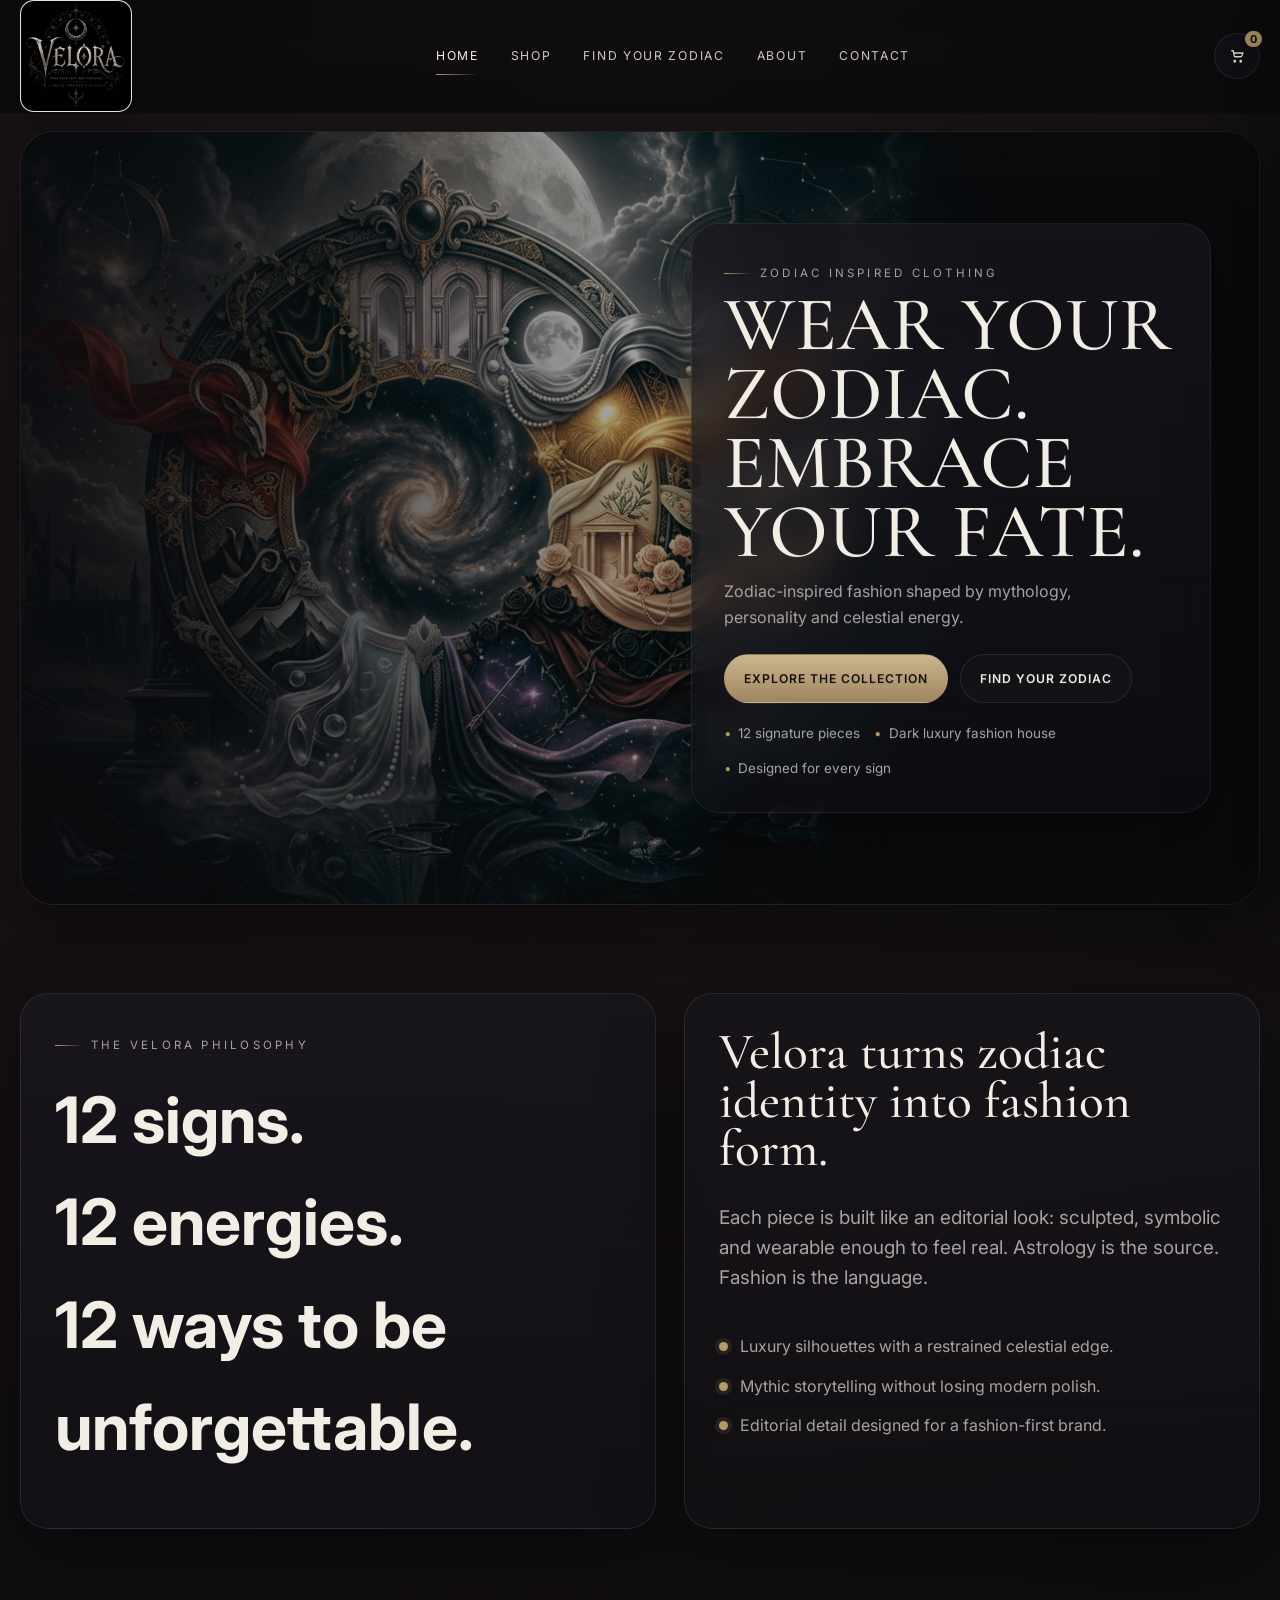
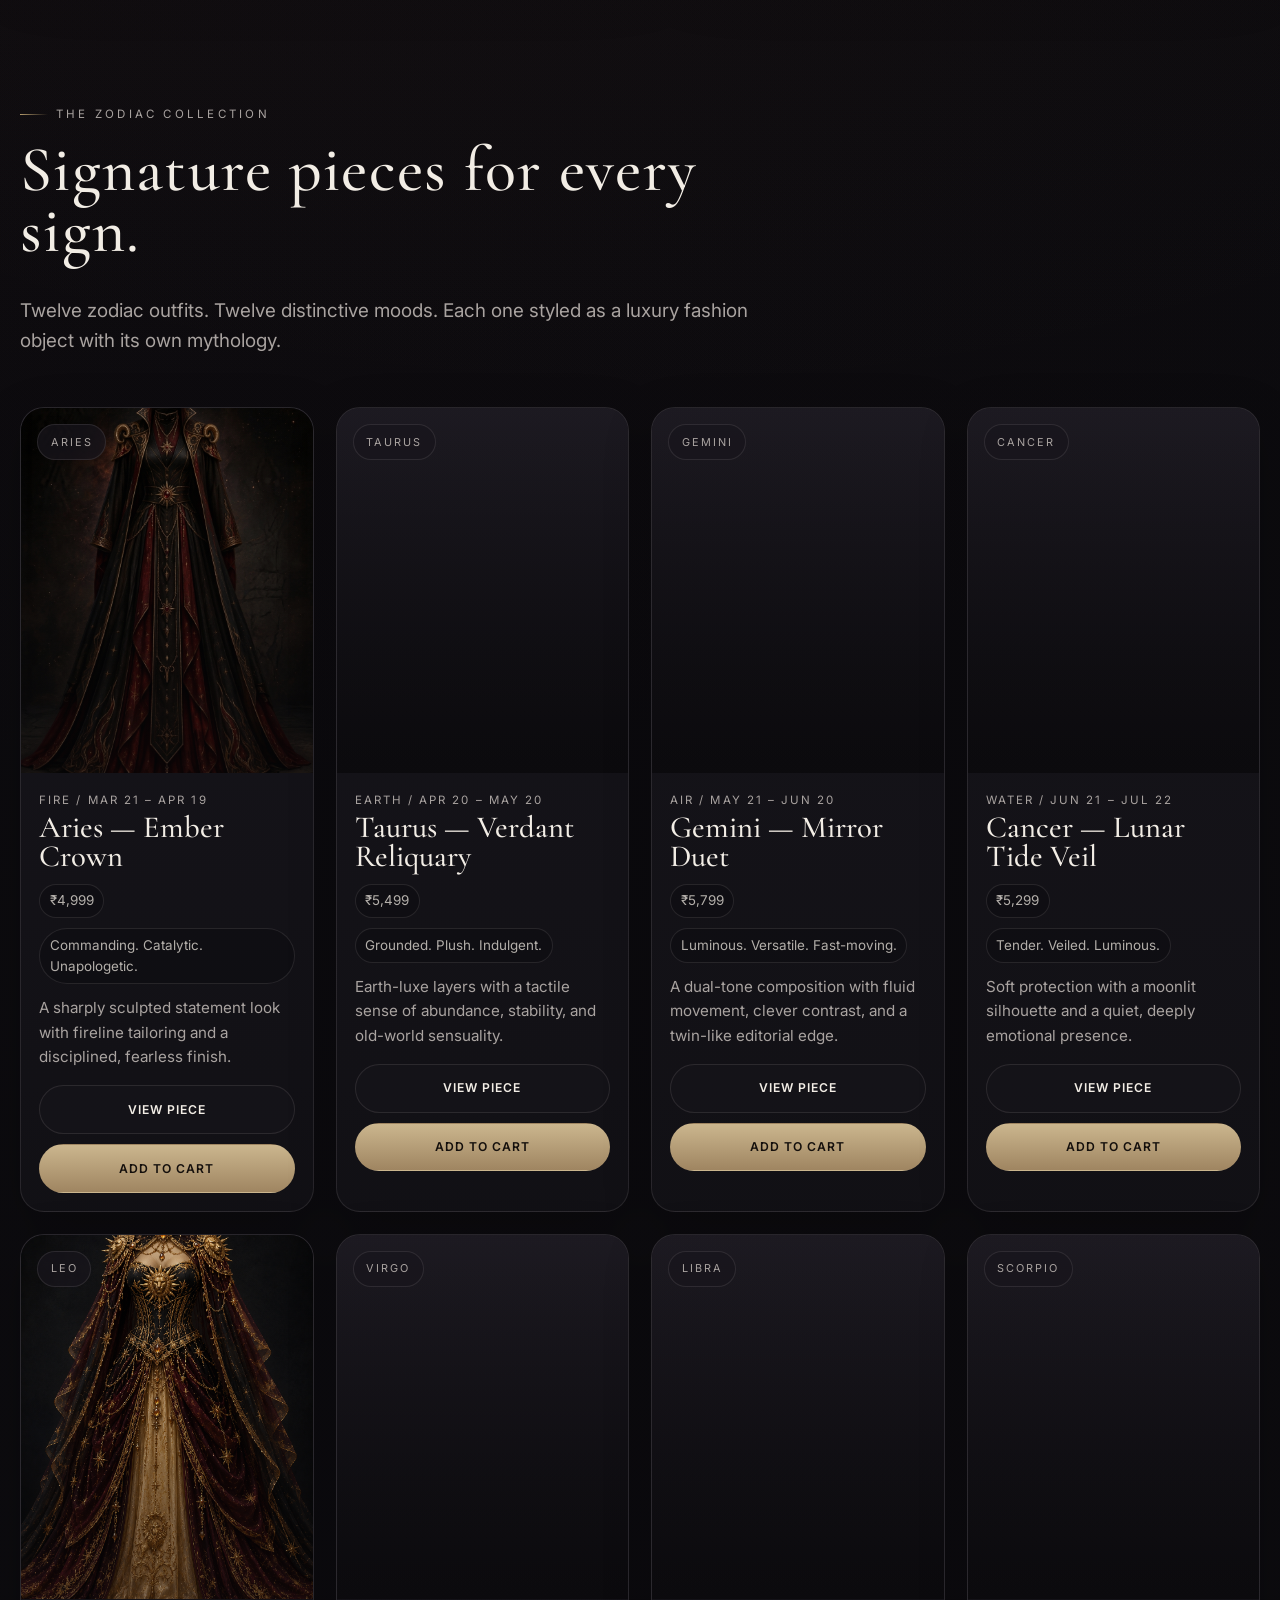
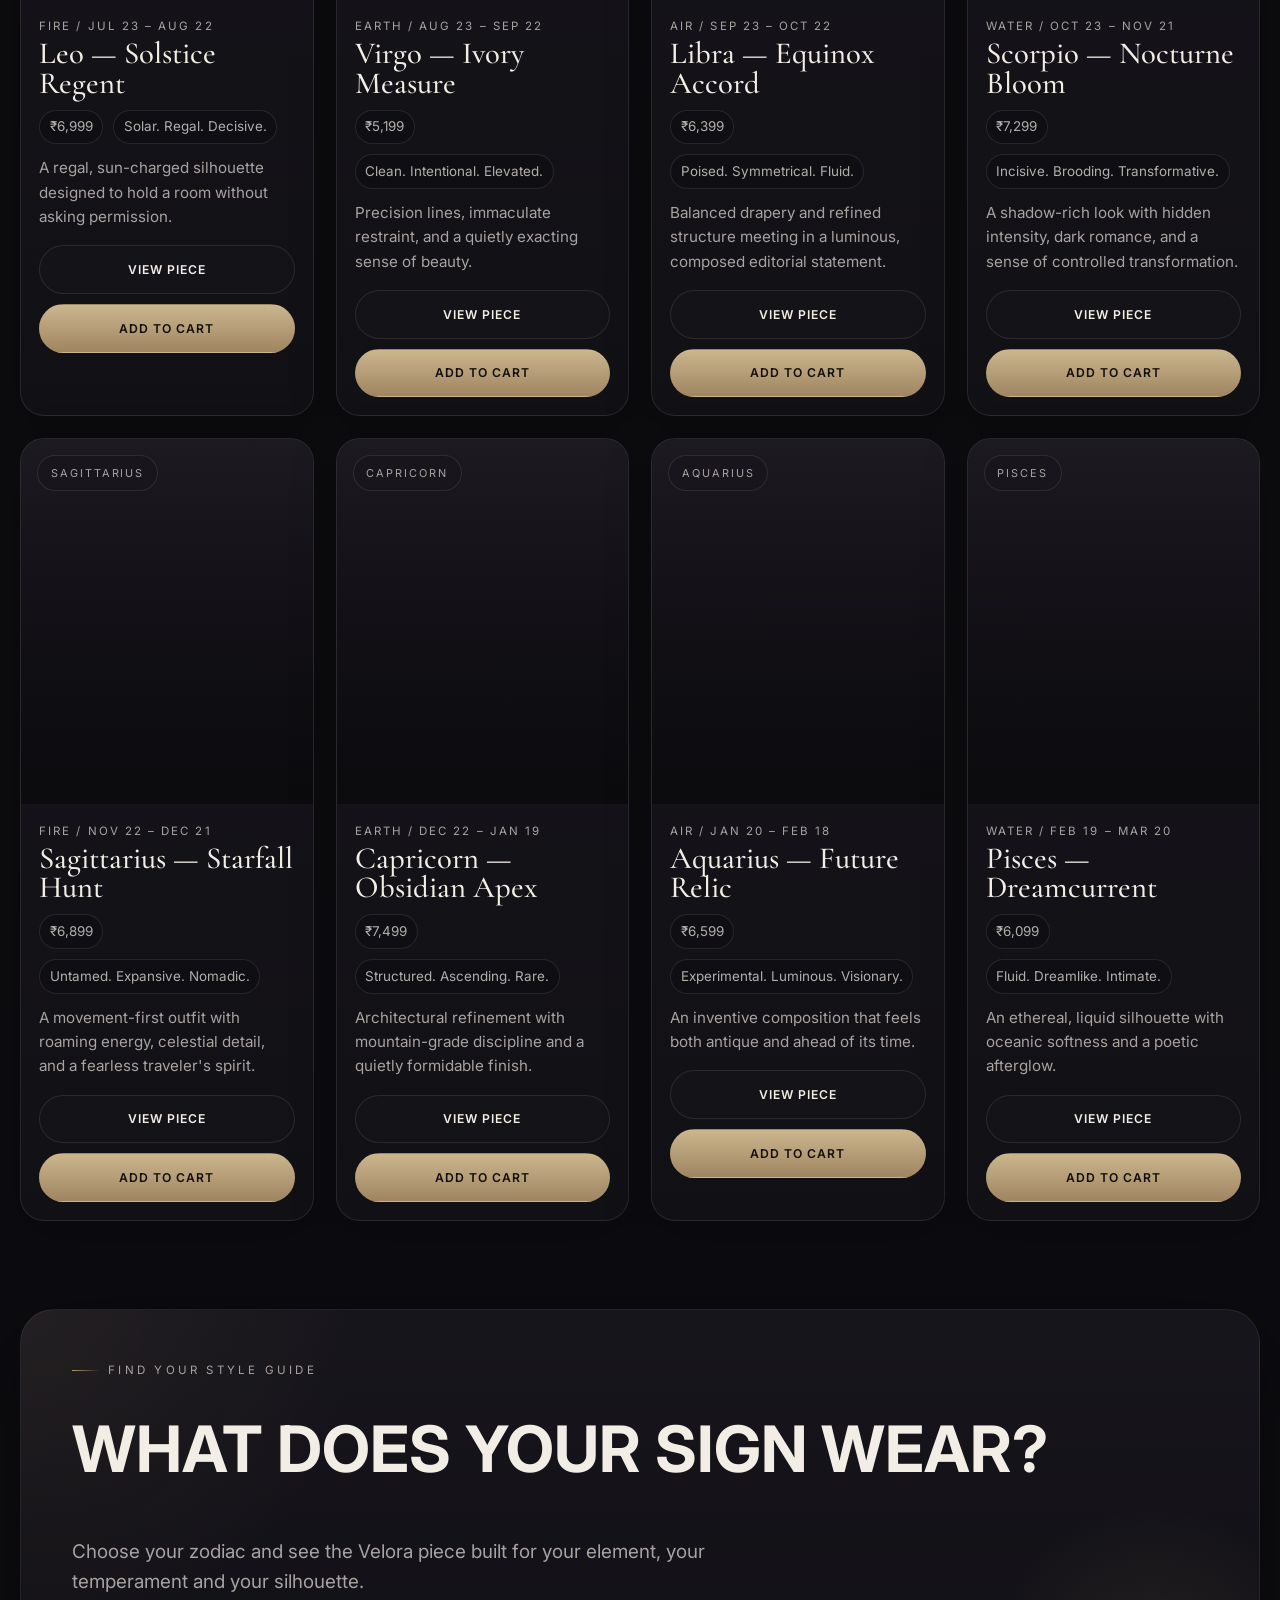
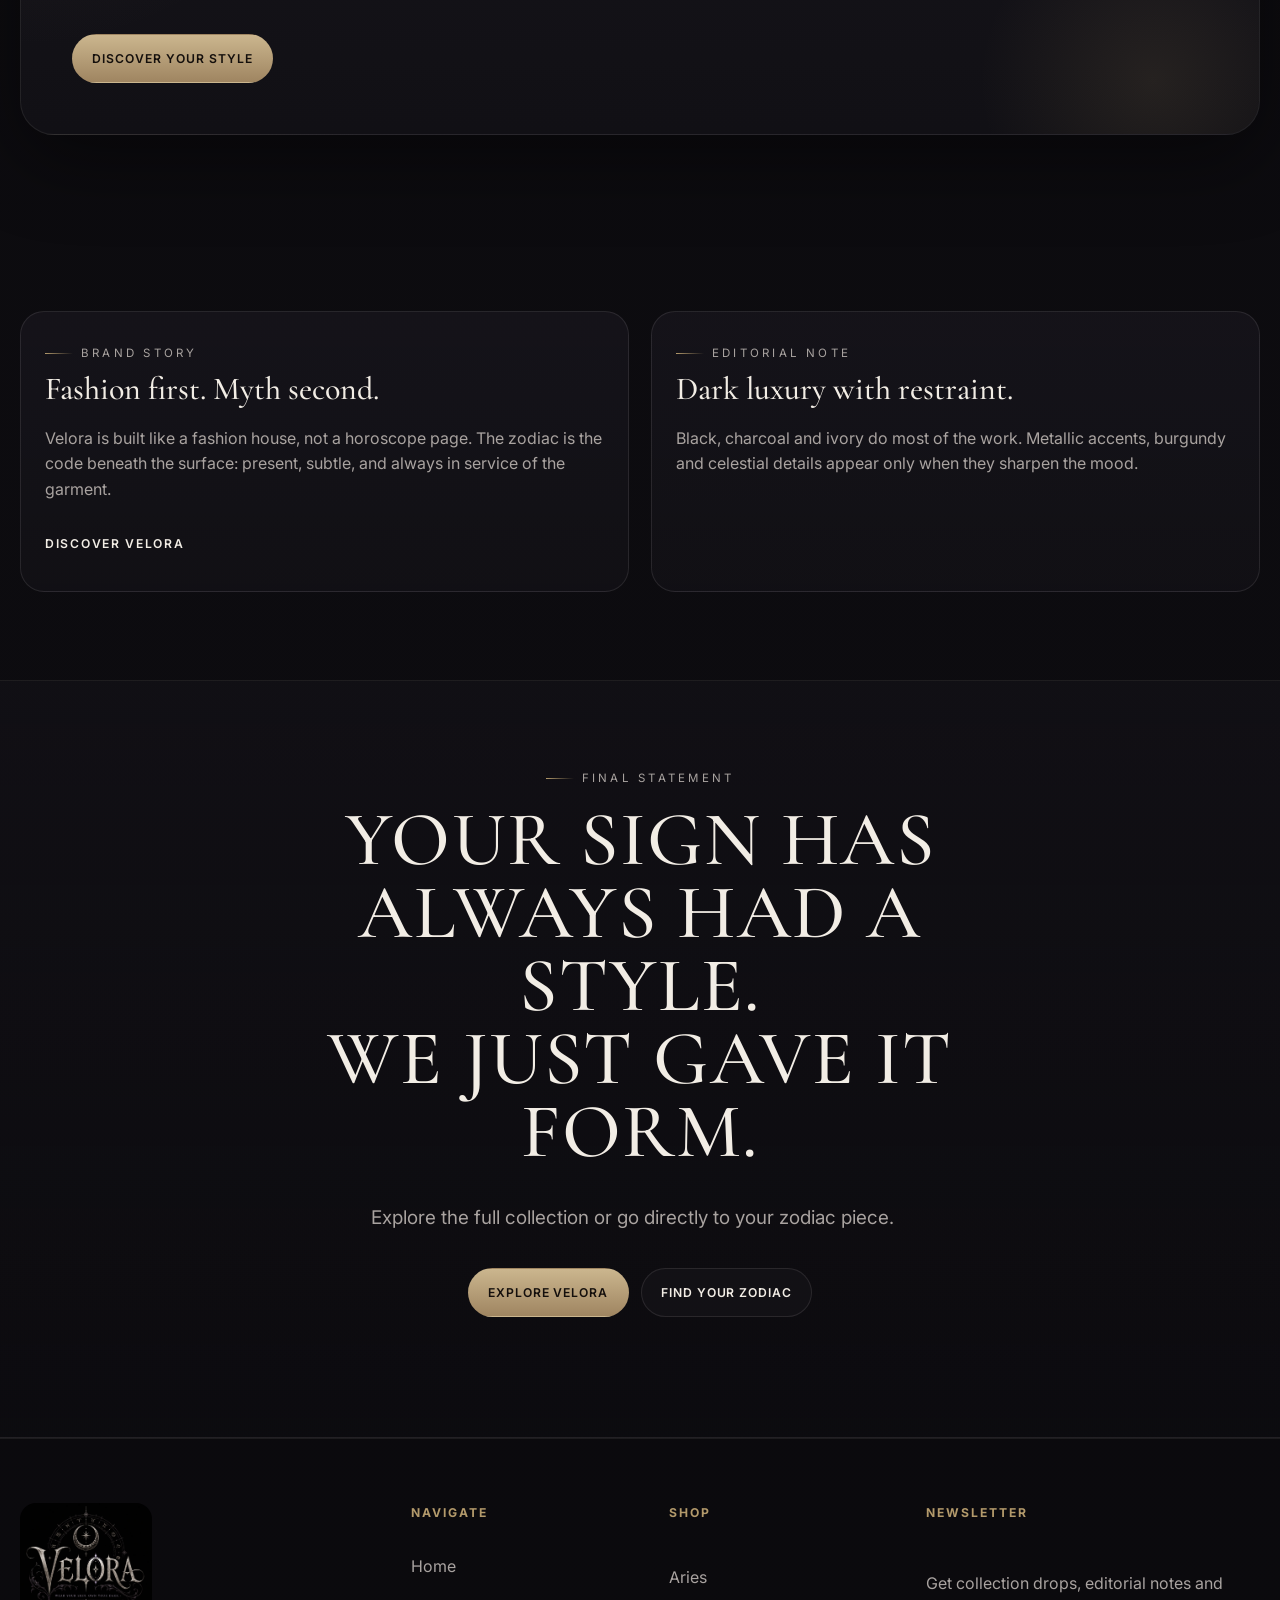
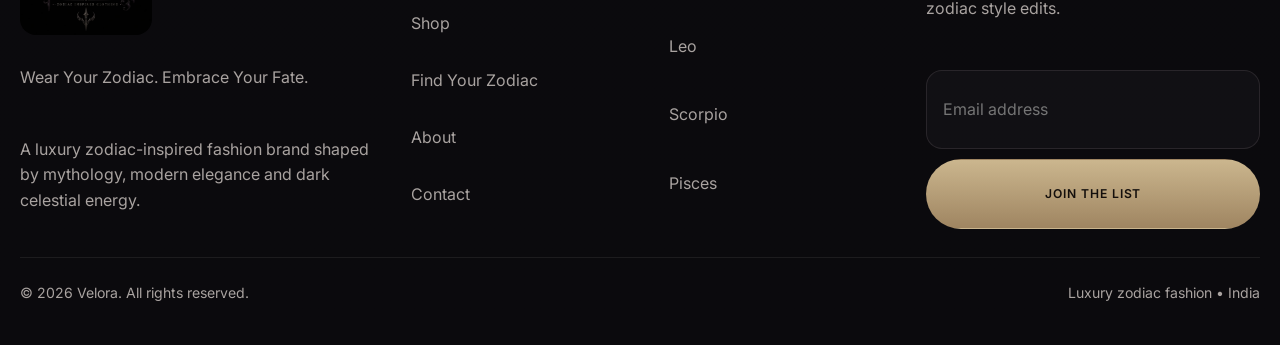
==== commit f3f7c396: "Add Google Analytics tracking tag to all pages" ====
--- a/index.html
+++ b/index.html
@@ -51,6 +51,15 @@
   </script>
   <script id="velora-product-schema" type="application/ld+json"></script>
 </head>
+<!-- Google tag (gtag.js) -->
+<script async src="https://www.googletagmanager.com/gtag/js?id=G-MVFX7LB9FC"></script>
+<script>
+  window.dataLayer = window.dataLayer || [];
+  function gtag(){dataLayer.push(arguments);}
+  gtag('js', new Date());
+
+  gtag('config', 'G-MVFX7LB9FC');
+</script>
 <body data-page="home">
   <header class="site-header" data-header>
     <div class="container nav-bar">
